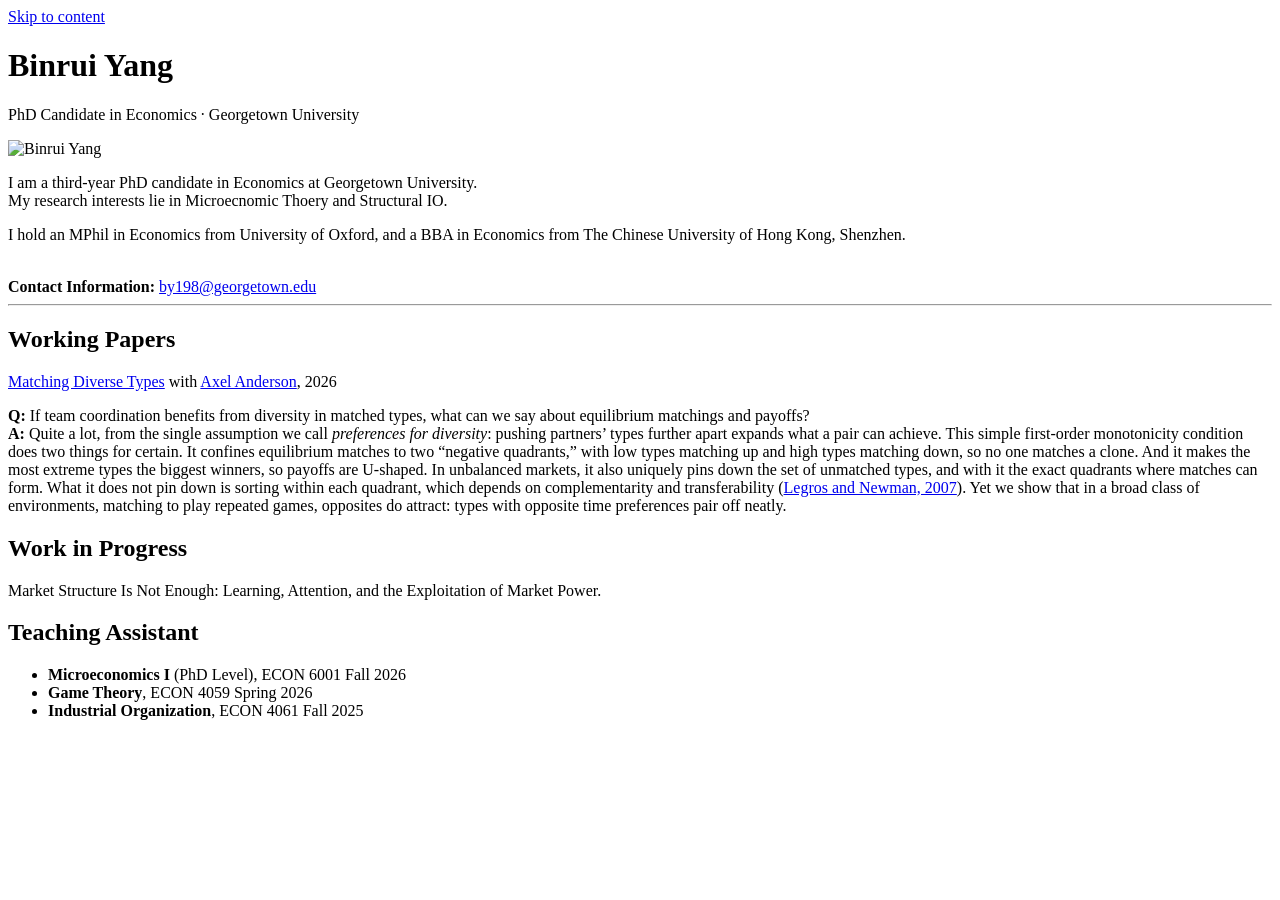
==== index.html @ 99fde80a "Add files via upload" ====
<!DOCTYPE html>
<html lang="en">
<head>
<meta charset="UTF-8">
<meta name="viewport" content="width=device-width, initial-scale=1.0">
<title>Binrui Yang — Economics PhD Candidate</title>
<meta name="description" content="Binrui Yang is a PhD candidate in economics at Georgetown University, working on Micro Theory and Structural IO.">
<link rel="stylesheet" href="assets/css/style.css">
</head>
<body>
<a href="#main" class="skip-link">Skip to content</a>

<div class="site-wrap">

  <header class="page-head">
    <div class="rule-thick"></div>
    <h1 class="site-name">Binrui Yang</h1>
    <p class="head-affiliation">PhD Candidate in Economics &middot; Georgetown University</p>
    <div class="rule-thin"></div>
  </header>

  <main id="main">

    <section class="profile">
      <img class="headshot" src="assets/images/headshot.JPG" alt="Binrui Yang">
      <div class="profile-main">
        <p class="intro">
          I am a third-year PhD candidate in Economics at Georgetown University. <br>
          My research interests lie in Microecnomic Thoery and Structural IO. 
        </p>
        </p>
          I hold an MPhil in Economics from University of Oxford, and a BBA in Economics from The Chinese University of Hong Kong, Shenzhen. <br><br>
        </p>
        <div class="links-row">
          <strong>Contact Information:</strong>
          <a class="plain-link" href="mailto:by198@georgetown.edu">by198@georgetown.edu</a>
        </div>
      </div>
    </section>

    <hr class="head-divider">

    <section class="block" aria-labelledby="working-papers-heading">
      <h2 class="block-heading" id="working-papers-heading">Working Papers</h2>

      <div class="paper">
        <p class="title">
          <a href="assets/files/minimum-wages-hiring.pdf">Matching Diverse Types</a>
          <span class="byline-inline">with <a href="https://sites.google.com/view/axel-anderson">Axel Anderson</a>, 2026</span>
        </p>
        <p class="abstract">
         <strong>Q:</strong> If team coordination benefits from diversity in matched types, what can we say about equilibrium matchings and payoffs? <br>
         <strong>A:</strong> Quite a lot, from the single assumption we call <em>preferences for diversity</em>: pushing partners’ types further apart expands what a pair can achieve. 
          This simple first-order monotonicity condition does two things for certain. It confines equilibrium matches to two &ldquo;negative quadrants,&rdquo; with low types matching up and high types matching down, so no one matches a clone. 
          And it makes the most extreme types the biggest winners, so payoffs are U-shaped. In unbalanced markets, it also uniquely pins down the set of unmatched types, and with it the exact quadrants where matches can form. 
          What it does not pin down is sorting within each quadrant, which depends on complementarity and transferability (<a href="https://onlinelibrary.wiley.com/doi/abs/10.1111/j.1468-0262.2007.00782.x" target="_blank" rel="noopener">Legros and Newman, 2007</a>). 
          Yet we show that in a broad class of environments, matching to play repeated games, opposites do attract: types with opposite time preferences pair off neatly.
        </p>
      </div>
    </section>

    <section class="block" aria-labelledby="wip-heading">
      <h2 class="block-heading" id="wip-heading">Work in Progress</h2>

      <div class="paper">
        <p class="title">
         Market Structure Is Not Enough: Learning, Attention, and the Exploitation of Market Power.
        </p>
      </div>
    </section>

    <section class="block" aria-labelledby="teaching-heading">
      <h2 class="block-heading" id="teaching-heading">Teaching Assistant</h2>
      <ul class="entry-list">
        <li>
          <span class="entry-main"><strong>Microeconomics I</strong> (PhD Level), ECON 6001</span>
          <span class="years">Fall 2026</span>
        </li>
        <li>
          <span class="entry-main"><strong>Game Theory</strong>, ECON 4059</span>
          <span class="years">Spring 2026</span>
        </li>
        <li>
          <span class="entry-main"><strong>Industrial Organization</strong>, ECON 4061</span>
          <span class="years">Fall 2025</span>
        </li>
      </ul>
    </section>

    <!--
    <section class="block" aria-labelledby="education-heading">
      <h2 class="block-heading" id="education-heading">Education</h2>
      <ul class="entry-list">
        <li>
          <span class="entry-main">
            <strong>Georgetown University</strong>, PhD in Economics
          </span>
          <span class="years">2024&ndash;Present</span>
        </li>
        <li>
          <span class="entry-main">
            <strong>University of Oxford</strong>, MPhil in Economics
          </span>
          <span class="years">2022&ndash;2024</span>
        <li>
        <span class="entry-main">
            <strong>The Chinese University of Hong Kong, Shenzhen</strong>, BBA in Economics
          </span>
          <span class="years">2018&ndash;2022</span>
        </li>
      </ul>
    </section>
    -->



  </main>
</div>

</body>
</html>
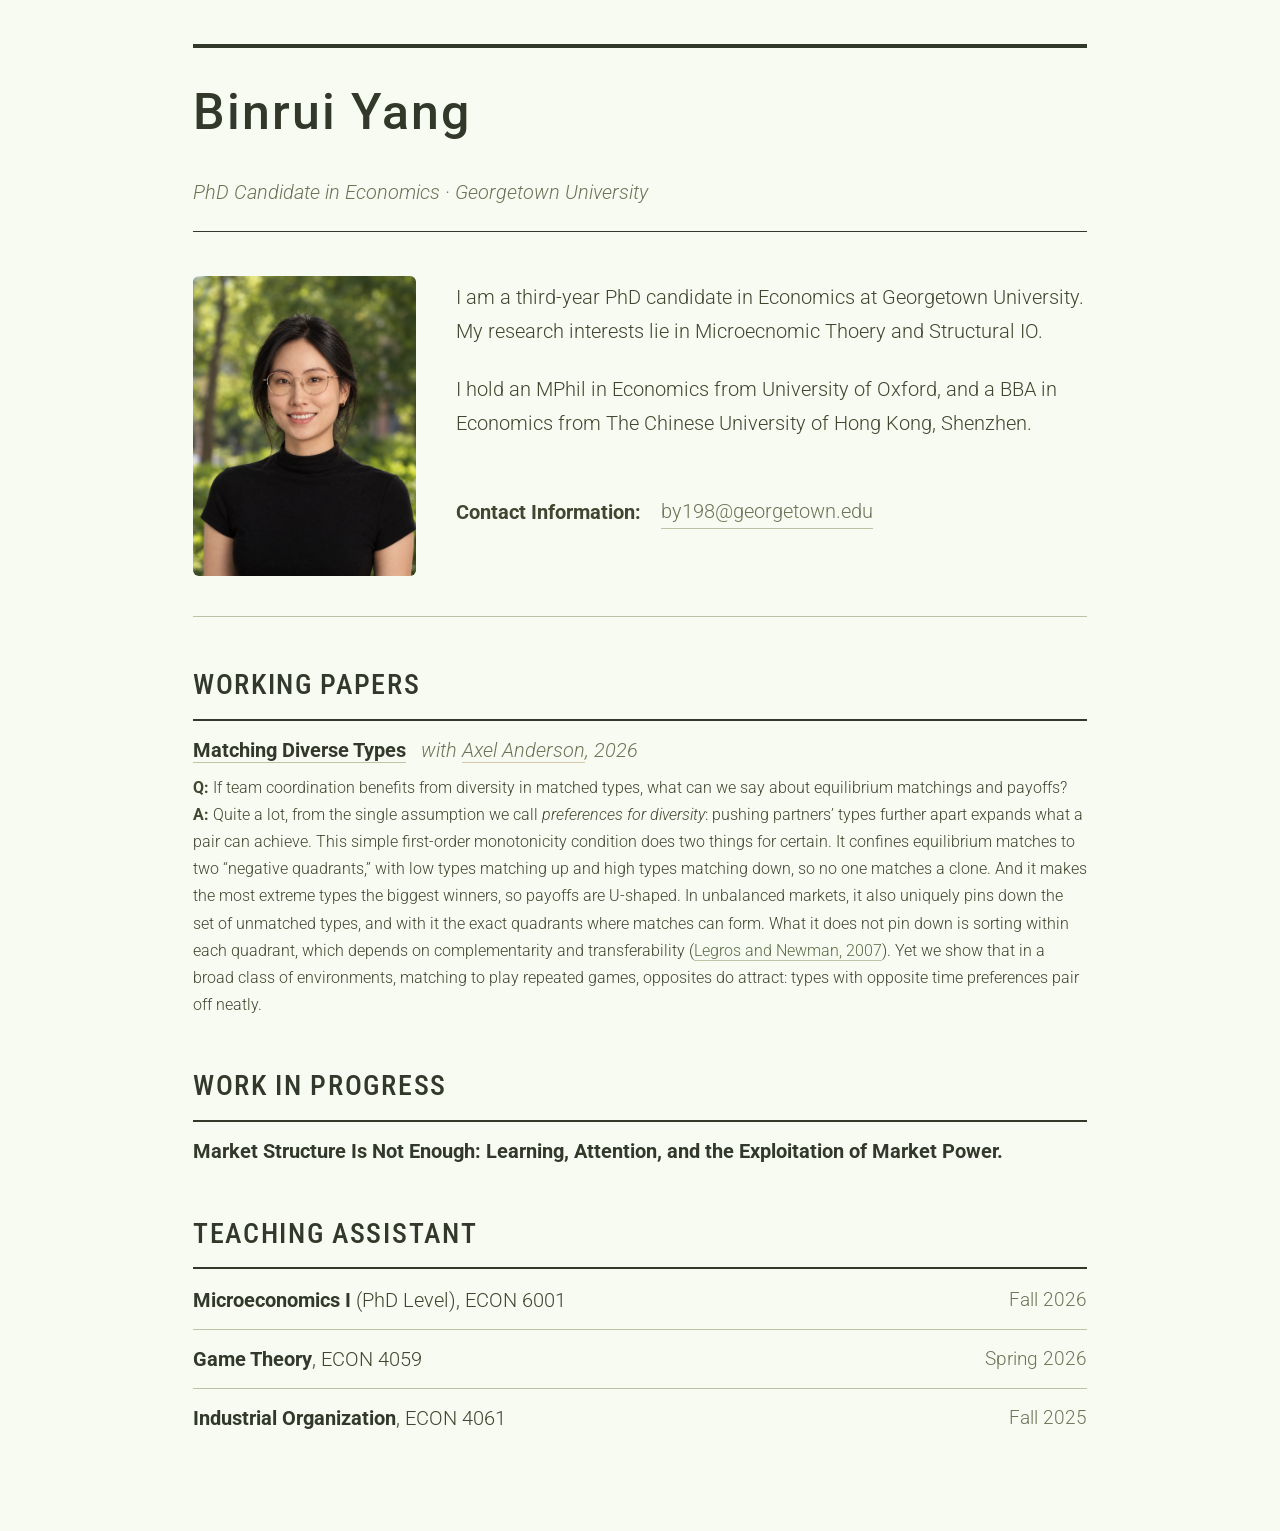
==== commit 3de2e049: "Add files via upload" ====
--- a/index.html
+++ b/index.html
@@ -45,7 +45,7 @@
 
       <div class="paper">
         <p class="title">
-          <a href="assets/files/minimum-wages-hiring.pdf">Matching Diverse Types</a>
+          <a href="assets/files/Matching Diverse Types.pdf">Matching Diverse Types</a>
           <span class="byline-inline">with <a href="https://sites.google.com/view/axel-anderson">Axel Anderson</a>, 2026</span>
         </p>
         <p class="abstract">
--- a/assets/css/style.css
+++ b/assets/css/style.css
@@ -0,0 +1,255 @@
+@import url('https://fonts.googleapis.com/css2?family=Roboto:ital,wght@0,300;0,400;0,500;0,700;1,300;1,400&family=Roboto+Condensed:wght@400;500;700&display=swap');
+
+:root {
+  --green-bg: #F8FBF2;
+  --green-bg-deep: #EAF0DE;
+  --tan: #D5C7AD;
+  --sage: #8A8E75;
+  --sage-light: #BEC5A4;
+  --olive: #4F5A3E;
+  --ink: #33392A;
+
+  --bg: var(--green-bg);
+  --text-heading: var(--ink);
+  --text-body: #40462F;
+  --text-muted: #6E7458;
+  --accent: #5B6B45;
+  --cv-accent: #8A5A3F;
+  --border: #B9C4A4;
+  --border-strong: var(--ink);
+
+  --font-display: 'Roboto Condensed', 'Roboto', sans-serif;
+  --font-body: 'Roboto', sans-serif;
+}
+
+* { box-sizing: border-box; }
+html { scroll-behavior: smooth; }
+
+body {
+  margin: 0;
+  background: var(--bg);
+  color: var(--text-body);
+  font-family: var(--font-body);
+  font-size: 20px;
+  font-weight: 300;
+  line-height: 1.7;
+  -webkit-font-smoothing: antialiased;
+}
+
+a {
+  color: var(--accent);
+  text-decoration: none;
+  border-bottom: 1px solid var(--sage-light);
+  transition: border-color 0.15s ease, color 0.15s ease;
+}
+a:hover { color: var(--olive); border-bottom-color: var(--olive); }
+a:focus-visible, button:focus-visible { outline: 2px solid var(--accent); outline-offset: 2px; }
+
+.skip-link {
+  position: absolute; left: -9999px; top: 0;
+  background: var(--ink); color: var(--green-bg);
+  padding: 8px 14px; z-index: 100;
+}
+.skip-link:focus { left: 12px; top: 12px; }
+
+.site-wrap {
+  max-width: 950px;
+  margin: 0 auto;
+  padding: 0 28px 96px;
+}
+
+/* ---------- Page head (double rule + big name) ---------- */
+
+.page-head { padding-top: 44px; }
+
+.rule-thick {
+  border-top: 3px solid var(--border-strong);
+  border-bottom: 1px solid var(--border-strong);
+  height: 4px;
+}
+
+.site-name {
+  font-family: 'Roboto', sans-serif;
+  font-weight: 500;
+  letter-spacing: 0.04em;
+  font-size: 50px;
+  color: var(--ink);
+  margin: 22px 0 20px;
+}
+
+.head-affiliation {
+  font-size: 20px;
+  font-style: italic;
+  font-family: var(--font-body);
+  color: var(--text-muted);
+  margin: 0 0 22px;
+}
+
+.rule-thin {
+  border-top: 1px solid var(--border-strong);
+  margin-bottom: 44px;
+}
+
+/* ---------- Profile block ---------- */
+
+.profile {
+  display: flex;
+  gap: 40px;
+  align-items: flex-start;
+  margin-bottom: 20px;
+}
+
+.headshot {
+  flex: 0 0 168px;
+  width: 270px;
+  height: 300px;
+  border-radius: 6px;
+  background: linear-gradient(160deg, var(--sage-light), var(--tan));
+  display: flex; align-items: center; justify-content: center;
+  color: var(--olive);
+  font-family: var(--font-display);
+  font-style: italic;
+  font-size: 20px;
+}
+
+.profile-main { flex: 1 1 auto; min-width: 0; padding-top: 4px; }
+
+.profile-main .about-heading {
+  margin-bottom: 16px;
+}
+
+.profile-main .intro {
+  font-family: var(--font-body);
+  font-size: 20px;
+  margin: 0 0 24px;
+  max-width: 66ch;
+}
+
+.links-row {
+  display: flex;
+  flex-wrap: wrap;
+  align-items: center;
+  gap: 20px;
+  row-gap: 14px;
+}
+
+.links-row a.plain-link {
+  color: var(--text-muted);
+  font-size: 20px;
+  border-bottom: 1px solid var(--border);
+  margin-right: 20px;
+}
+.links-row a.plain-link:hover { color: var(--ink); border-bottom-color: var(--ink); }
+
+.head-divider {
+  border: none;
+  border-top: 1px solid var(--border);
+  margin: 40px 0 44px;
+}
+
+/* ---------- Section blocks ---------- */
+
+section.block { margin-bottom: 44px; }
+section.block:last-of-type { margin-bottom: 0; }
+
+h2.block-heading {
+  font-family: var(--font-display);
+  font-weight: 500;
+  font-size: 28px;
+  letter-spacing: 0.06em;
+  text-transform: uppercase;
+  color: var(--ink);
+  margin: 0 0 14px;
+  padding-bottom: 10px;
+  border-bottom: 2px solid var(--border-strong);
+}
+
+/* Research entries */
+
+.paper { padding: 20px 0; border-bottom: 1px solid var(--border); }
+.paper:first-of-type { padding-top: 0; }
+.paper:last-of-type { padding-bottom: 0; border-bottom: none; }
+
+.paper .tag {
+  font-size: 20px;
+  font-style: italic;
+  color: var(--cv-accent);
+}
+
+.paper .title {
+  font-family: var(--font-body);
+  font-weight: 700;
+  font-size: 20px;
+  color: var(--ink);
+  margin: 4px 0 9px;
+  line-height: 1.5;
+}
+.paper .title a { color: inherit; border-bottom: 1px solid var(--sage-light); }
+
+.paper .byline-inline {
+  font-family: var(--font-body);
+  font-weight: 300;
+  font-style: italic;
+  font-size: 20px;
+  color: var(--text-muted);
+  margin-left: 10px;
+}
+.paper .byline-inline a { color: var(--text-muted); border-bottom: 1px solid var(--tan); }
+
+.paper .abstract {
+  font-family: var(--font-body);
+  font-weight: 300;
+  font-size: 16px;
+  color: var(--text-body);
+  margin: 0 0 9px;
+  max-width: 100%;
+}
+
+.paper .links a { font-size: 20px; margin-right: 16px; }
+
+/* Teaching / education rows */
+
+.entry-list { margin: 0; padding: 0; list-style: none; font-family: var(--font-body); }
+
+.entry-list li {
+  padding: 12px 0;
+  border-bottom: 1px solid var(--border);
+  display: flex;
+  justify-content: space-between;
+  gap: 16px;
+}
+.entry-list li:first-child { padding-top: 0; }
+.entry-list li:last-child { border-bottom: none; padding-bottom: 0; }
+
+.entry-list .entry-main strong { color: var(--ink); }
+.entry-list .entry-sub {
+  display: block;
+  font-size: 18px;
+  color: var(--text-muted);
+  font-style: italic;
+  margin-top: 2px;
+}
+
+.entry-list .years {
+  color: var(--text-muted);
+  font-size: 19px;
+  white-space: nowrap;
+  padding-top: 1px;
+}
+
+/* ---------- Responsive ---------- */
+
+@media (max-width: 620px) {
+  .site-wrap { padding: 0 20px 64px; }
+  .page-head { padding-top: 32px; }
+  .site-name { font-size: 20px; }
+  .profile { flex-direction: column; gap: 22px; }
+  .headshot { width: 128px; height: 128px; }
+  .links-row { row-gap: 12px; }
+  .entry-list li { flex-direction: column; gap: 2px; }
+}
+
+@media (prefers-reduced-motion: reduce) {
+  html { scroll-behavior: auto; }
+  a { transition: none; }
+}
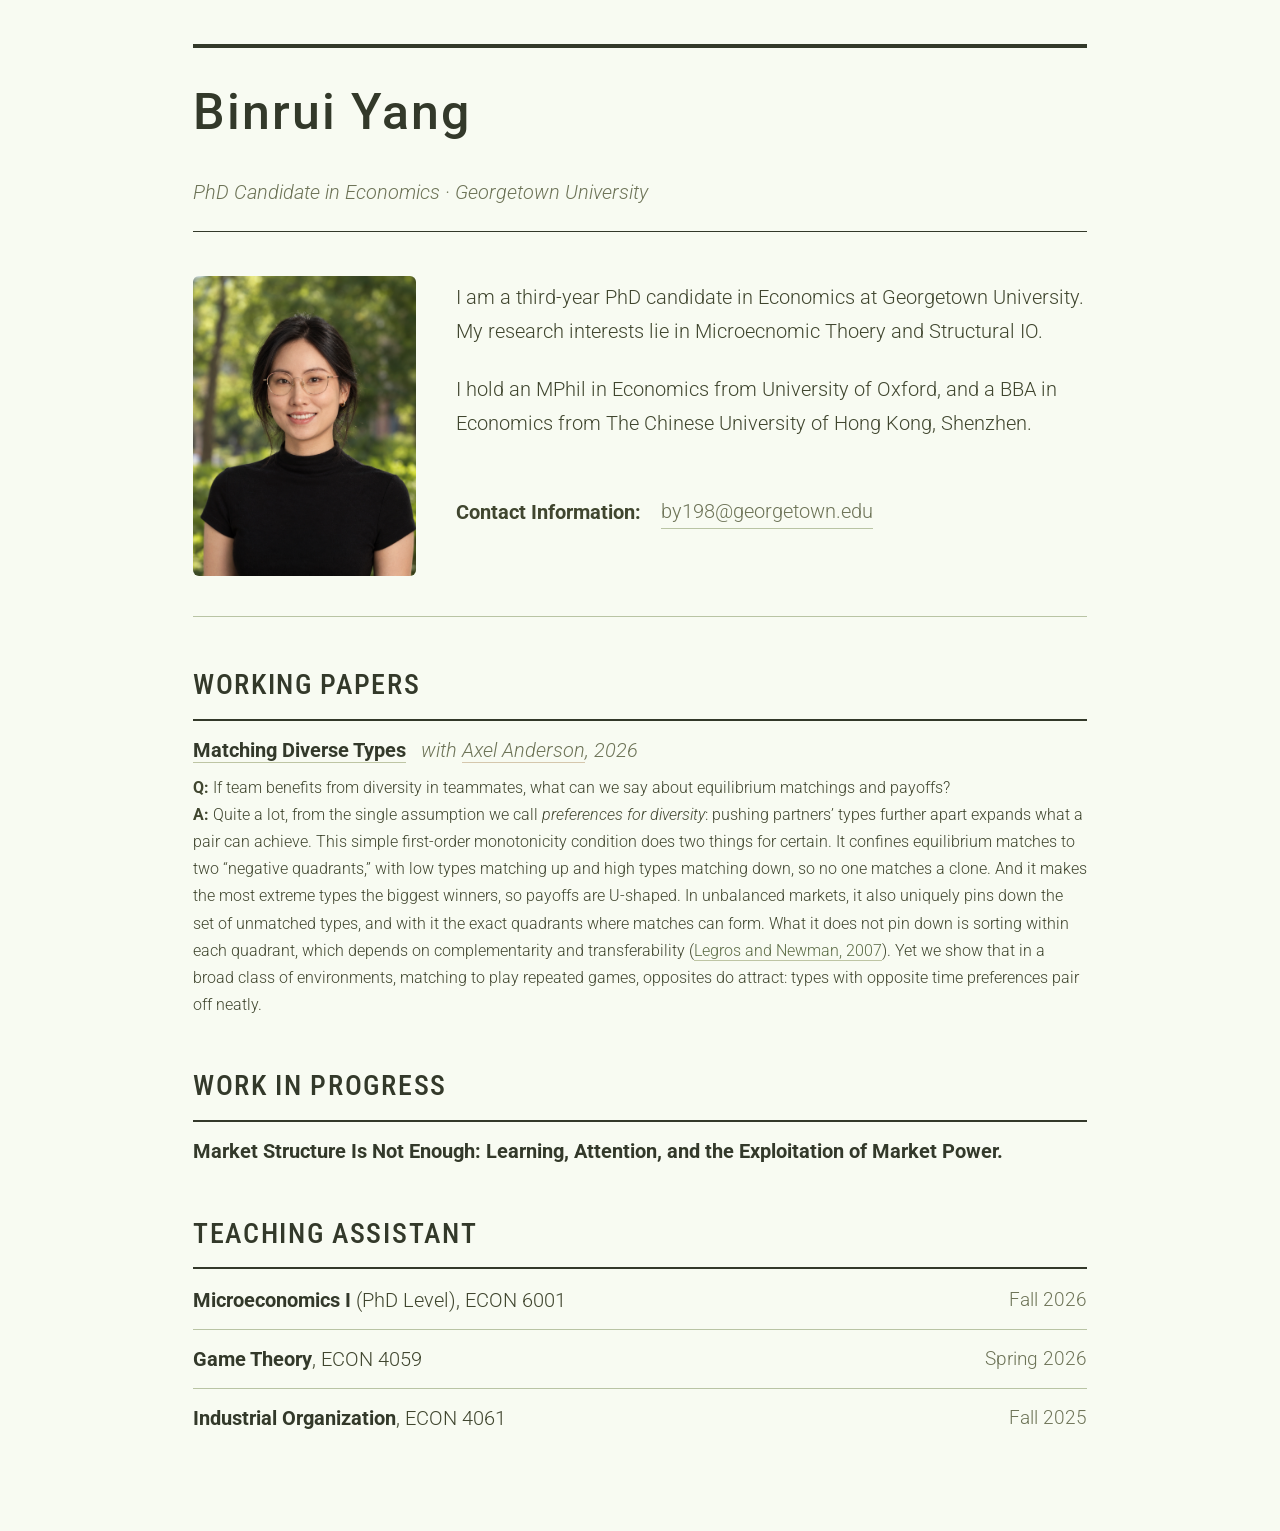
==== commit 7a000680: "Add files via upload" ====
--- a/index.html
+++ b/index.html
@@ -49,7 +49,7 @@
           <span class="byline-inline">with <a href="https://sites.google.com/view/axel-anderson">Axel Anderson</a>, 2026</span>
         </p>
         <p class="abstract">
-         <strong>Q:</strong> If team coordination benefits from diversity in matched types, what can we say about equilibrium matchings and payoffs? <br>
+         <strong>Q:</strong> If team benefits from diversity in teammates, what can we say about equilibrium matchings and payoffs? <br>
          <strong>A:</strong> Quite a lot, from the single assumption we call <em>preferences for diversity</em>: pushing partners’ types further apart expands what a pair can achieve. 
           This simple first-order monotonicity condition does two things for certain. It confines equilibrium matches to two &ldquo;negative quadrants,&rdquo; with low types matching up and high types matching down, so no one matches a clone. 
           And it makes the most extreme types the biggest winners, so payoffs are U-shaped. In unbalanced markets, it also uniquely pins down the set of unmatched types, and with it the exact quadrants where matches can form. 
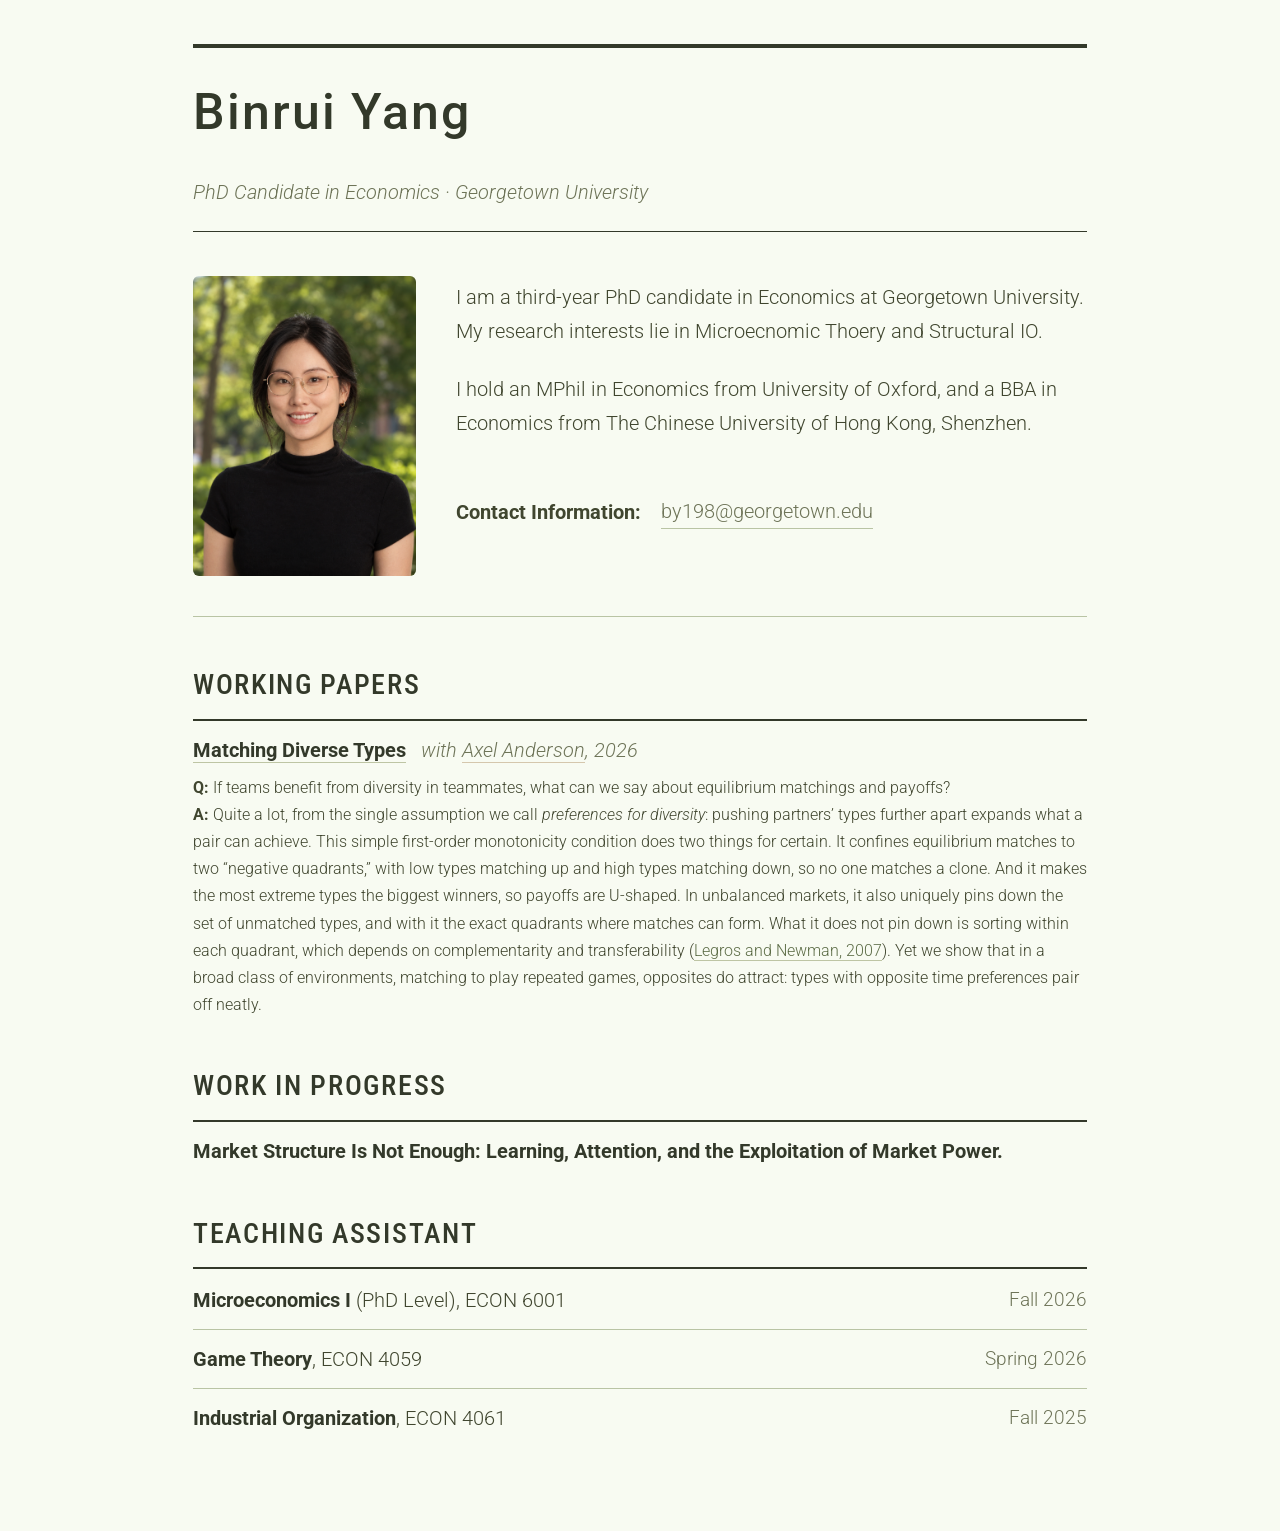
==== commit e64f4813: "Add files via upload" ====
--- a/index.html
+++ b/index.html
@@ -49,7 +49,7 @@
           <span class="byline-inline">with <a href="https://sites.google.com/view/axel-anderson">Axel Anderson</a>, 2026</span>
         </p>
         <p class="abstract">
-         <strong>Q:</strong> If team benefits from diversity in teammates, what can we say about equilibrium matchings and payoffs? <br>
+         <strong>Q:</strong> If teams benefit from diversity in teammates, what can we say about equilibrium matchings and payoffs? <br>
          <strong>A:</strong> Quite a lot, from the single assumption we call <em>preferences for diversity</em>: pushing partners’ types further apart expands what a pair can achieve. 
           This simple first-order monotonicity condition does two things for certain. It confines equilibrium matches to two &ldquo;negative quadrants,&rdquo; with low types matching up and high types matching down, so no one matches a clone. 
           And it makes the most extreme types the biggest winners, so payoffs are U-shaped. In unbalanced markets, it also uniquely pins down the set of unmatched types, and with it the exact quadrants where matches can form. 
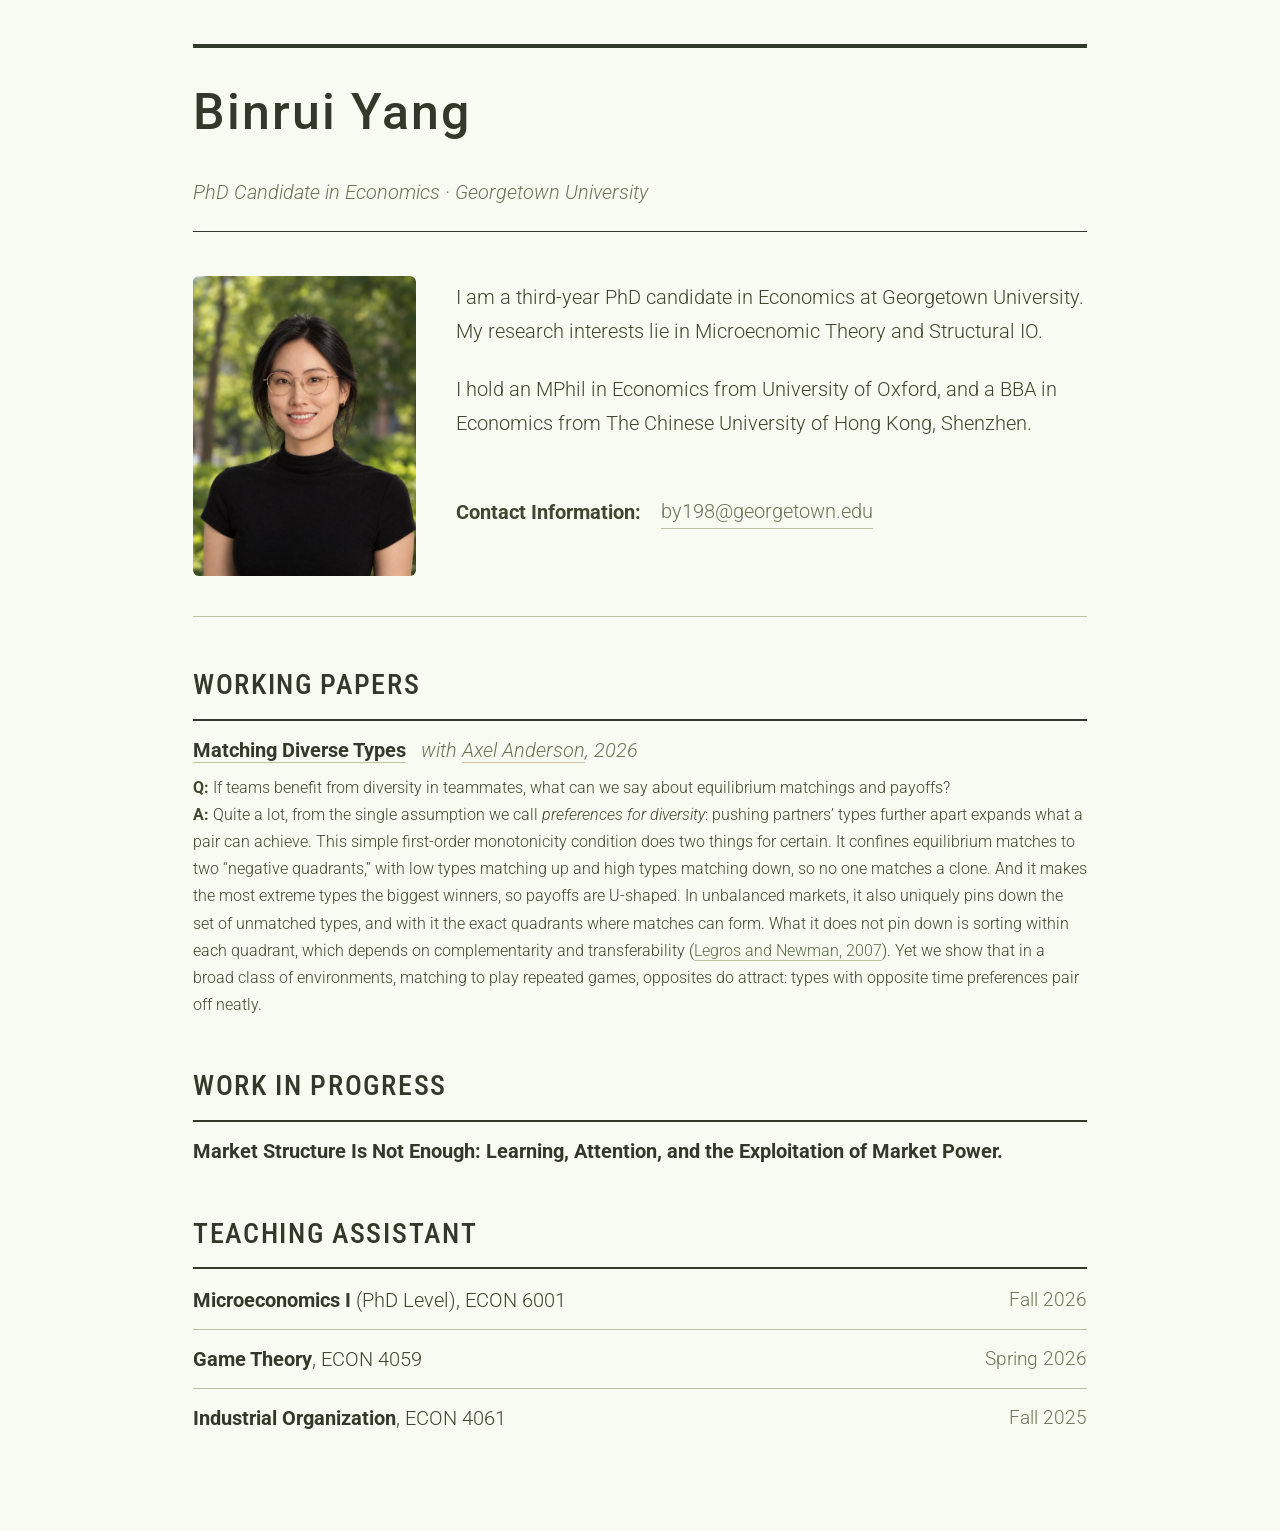
==== commit 323d25c2: "Fix typo in research interests description" ====
--- a/index.html
+++ b/index.html
@@ -26,7 +26,7 @@
       <div class="profile-main">
         <p class="intro">
           I am a third-year PhD candidate in Economics at Georgetown University. <br>
-          My research interests lie in Microecnomic Thoery and Structural IO. 
+          My research interests lie in Microecnomic Theory and Structural IO. 
         </p>
         </p>
           I hold an MPhil in Economics from University of Oxford, and a BBA in Economics from The Chinese University of Hong Kong, Shenzhen. <br><br>
